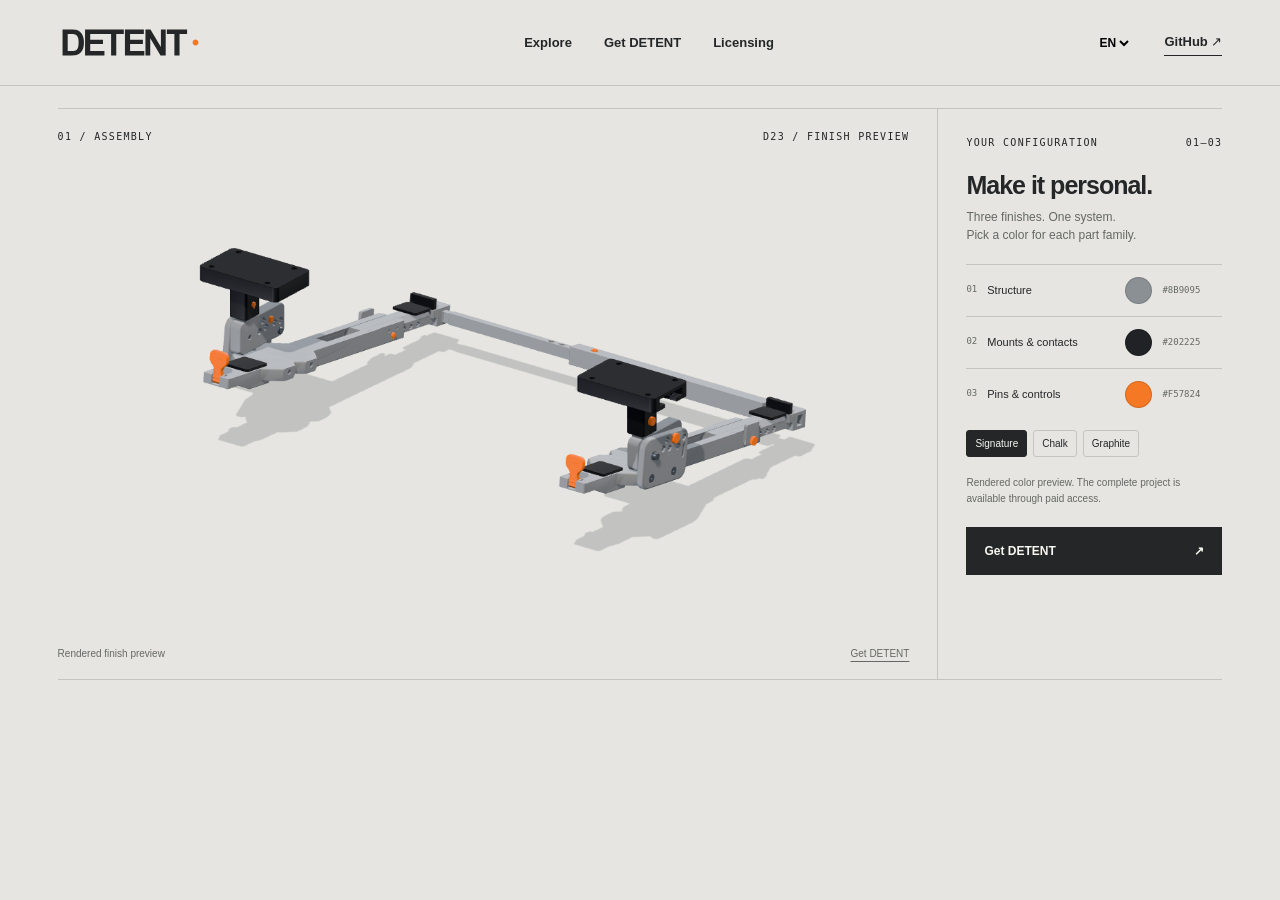
==== docs/configurator.html @ de2bba7b "Launch paid-only DETENT marketing site without project files" ====
<!doctype html>
<html lang="en"><head><meta charset="utf-8"><meta name="viewport" content="width=device-width,initial-scale=1"><title>DETENT — A better position.</title><meta name="description" content="A modular, 3D-printable under-desk laptop support. Explore four indexed adjustments, choose your colors, and download the D23 prototype."><meta name="theme-color" content="#e6e5e1"><meta property="og:title" content="DETENT — A better position."><meta property="og:description" content="Modular laptop support. Four adjustments. Your colors."><meta property="og:image" content="https://wesguirra.github.io/detent/assets/renders/hero.webp"><meta property="og:type" content="website"><meta property="og:url" content="https://wesguirra.github.io/detent/"><link rel="canonical" href="https://wesguirra.github.io/detent/"><link rel="icon" href="assets/icon.svg" type="image/svg+xml"><link rel="stylesheet" href="assets/site.css?v=d23"><script defer src="assets/site.js?v=paid1"></script></head>
<body class="configurator"><header class="header"><a class="brand" href="./" aria-label="DETENT home"><img src="assets/brand/detent.svg" alt="DETENT•" width="156" height="38"></a><nav aria-label="Main navigation"><a href="./#features" data-i18n="navExplore">Explore</a><a href="./#access" data-i18n="navFiles">Get DETENT</a><a href="./#license" data-i18n="navLicense">Licensing</a></nav><div class="header-right"><select id="language" aria-label="Language"><option value="en">EN</option><option value="pt">PT</option></select><a class="repo" href="https://github.com/wesguirra/detent" target="_blank" rel="noopener">GitHub ↗</a></div></header><main id="main" class="hero"><div class="product-lab" id="configuration-stage"><div class="stage"><div class="stage-top"><span class="micro" id="view-label">01 / ASSEMBLY</span><span class="micro" data-i18n="actualCad">D23 / FINISH PREVIEW</span></div><canvas id="color-preview" width="1100" height="825" role="img" aria-label="DETENT finish preview"></canvas><div class="loading" id="loading" role="status" data-i18n="loading">Preparing your DETENT…</div><div class="stage-bottom"><span data-i18n="drag">Rendered finish preview</span><a href="./#access" data-i18n="getFiles">Get DETENT ↗</a></div></div>
<aside class="configuration" aria-label="Product configuration"><div class="panel-heading"><span class="micro" data-i18n="configure">YOUR CONFIGURATION</span><span class="micro">01—03</span></div><h2 data-i18n="colorTitle">Make it personal.</h2><p class="muted" data-i18n="colorText">Three finishes. One system.<br>Pick a color for each part family.</p><div class="color-row"><label for="color-gray"><span class="number">01</span><span data-i18n="structure">Structure</span></label><input id="color-gray" type="color" value="#8b9095" aria-label="Structure color"><output id="hex-gray">#8B9095</output></div><div class="color-row"><label for="color-black"><span class="number">02</span><span data-i18n="mounts">Mounts & contacts</span></label><input id="color-black" type="color" value="#202225" aria-label="Mounts and contacts color"><output id="hex-black">#202225</output></div><div class="color-row"><label for="color-orange"><span class="number">03</span><span data-i18n="controls">Pins & controls</span></label><input id="color-orange" type="color" value="#f57824" aria-label="Pins and controls color"><output id="hex-orange">#F57824</output></div><div class="presets" role="group" aria-label="Color presets"><button data-preset="signature" class="chosen" aria-pressed="true">Signature</button><button data-preset="chalk" aria-pressed="false">Chalk</button><button data-preset="graphite" aria-pressed="false">Graphite</button></div><p class="fine" data-i18n="colorNote">Rendered color preview. The complete project is available through paid access.</p><a class="button dark" href="./#access"><span data-i18n="getFiles">Get DETENT</span><span>↗</span></a></aside></div>
</main></body></html>
---- docs/assets/site.css ----
:root{--paper:#e6e5e1;--ink:#242627;--muted:#656864;--line:#c5c5bd;--orange:#ed6b2a;--white:#f8f7f2}*{box-sizing:border-box}html{scroll-behavior:smooth;scroll-padding-top:86px}body{margin:0;background:var(--paper);color:var(--ink);font:16px/1.5 -apple-system,BlinkMacSystemFont,'Segoe UI',Helvetica,Arial,sans-serif}a{color:inherit;text-decoration:none}button,input,select{font:inherit}button,a,select,input{ -webkit-tap-highlight-color:transparent}button,select{cursor:pointer}button:focus-visible,a:focus-visible,input:focus-visible,summary:focus-visible,select:focus-visible{outline:3px solid var(--orange);outline-offset:5px}button{color:inherit}.header{height:86px;display:flex;align-items:center;justify-content:space-between;padding:0 4.5vw;border-bottom:1px solid var(--line);gap:30px}.brand{font-weight:850;letter-spacing:-1px;font-size:27px;display:flex;align-items:center;gap:10px}.brand svg{width:30px;height:30px}.header nav,.header-right{display:flex;gap:32px;align-items:center;font-size:13px;font-weight:550}.header nav a:hover,.text-link:hover{color:#a3451c}.header select{border:0;background:transparent;font-size:12px}.repo{border-bottom:1px solid var(--ink);padding:3px 0}main{overflow:hidden}.hero{padding:44px 4.5vw 0}.eyebrow,.micro{font:10px/1.5 ui-monospace,SFMono-Regular,Consolas,monospace;letter-spacing:1.3px}.eyebrow{display:flex;align-items:center;gap:10px;margin-bottom:24px}.signal{display:inline-block;width:6px;height:6px;background:var(--orange);border-radius:50%;flex-shrink:0}.hero-copy{display:flex;align-items:flex-end;justify-content:space-between;gap:40px;margin-bottom:24px}h1,h2,h3,p{margin:0}h1{font-size:clamp(64px,7vw,108px);letter-spacing:-.065em;line-height:.94;font-weight:550}h1 em{font-style:normal;color:var(--orange)}.hero-description{width:32%;padding-bottom:5px}.hero-description p{font-size:18px;line-height:1.55;letter-spacing:-.3px}.text-link{display:inline-flex;gap:38px;align-items:center;margin-top:24px;font-size:13px;font-weight:600;border-bottom:1px solid var(--ink);padding-bottom:7px}.product-lab{display:grid;grid-template-columns:minmax(0,1fr) 285px;min-height:500px;border-top:1px solid var(--line);border-bottom:1px solid var(--line);scroll-margin-top:20px}.stage{position:relative;height:500px;min-width:0;isolation:isolate}.stage iframe{width:100%;height:100%;border:0;display:block;background:var(--paper)}.stage-top,.stage-bottom{position:absolute;left:0;right:28px;display:flex;justify-content:space-between;pointer-events:none;z-index:2}.stage-top{top:20px}.stage-bottom{bottom:18px;font-size:10px;color:var(--muted)}.stage-bottom a{pointer-events:auto;text-decoration:underline;text-underline-offset:4px}.loading,.no3d{position:absolute;inset:0;display:grid;place-content:center;background:var(--paper);text-align:center;color:var(--muted);padding:35px}.loading{font-size:13px}.no3d p{max-width:400px}.no3d a{text-decoration:underline;margin-top:20px}[hidden]{display:none!important}.configuration{padding:26px 0 24px 28px;border-left:1px solid var(--line)}.panel-heading{display:flex;justify-content:space-between;margin-bottom:22px}.configuration h2{font-size:25px;letter-spacing:-1px;font-weight:550}.muted{font-size:12px;color:var(--muted);margin:8px 0 20px}.color-row{display:grid;grid-template-columns:1fr 28px 60px;gap:9px;align-items:center;border-top:1px solid var(--line);padding:12px 0;font-size:11px}.color-row label{display:flex;gap:10px;align-items:center}.number{color:var(--muted);font-size:9px;font-family:monospace}.color-row input{border:0;background:none;width:27px;height:27px;padding:0;cursor:pointer}.color-row input::-webkit-color-swatch-wrapper{padding:0}.color-row input::-webkit-color-swatch{border:1px solid #0002;border-radius:50%}.color-row output{font:9px monospace;color:var(--muted)}.presets{display:flex;gap:6px;margin:10px 0 18px}.presets button{border:1px solid var(--line);border-radius:3px;background:none;padding:5px 8px;font-size:10px}.presets button.chosen{background:var(--ink);color:var(--white);border-color:var(--ink)}.bridge-choice{display:flex;gap:8px;align-items:center;font-size:11px}.bridge-choice input{accent-color:var(--orange)}.fine{font-size:10px;color:var(--muted);line-height:1.6;margin-top:14px}.button{display:flex;align-items:center;justify-content:space-between;padding:15px 18px;font-size:12px;font-weight:600;transition:background .2s;gap:20px}.dark{background:var(--ink);color:var(--white);margin-top:20px}.dark:hover{background:#424642}.orange{background:var(--orange);color:#1a1d1b}.orange:hover{background:#ff8d50}.adjustment-control{padding:0 0 26px}.mode-tabs{display:flex;border-bottom:1px solid var(--line);gap:36px;overflow-x:auto}.mode-tabs button{border:0;border-bottom:2px solid transparent;background:none;white-space:nowrap;padding:20px 0 15px;font-size:12px;color:var(--muted)}.mode-tabs button.active{border-bottom-color:var(--orange);color:var(--ink);font-weight:650}.adjustment-detail{display:flex;justify-content:space-between;align-items:center;gap:24px;padding:25px 0 20px}.adjustment-detail h3{font-size:20px;letter-spacing:-.5px;font-weight:550}.adjustment-detail p{font-size:12px;color:var(--muted);max-width:520px;margin-top:6px}.transport{display:flex;gap:16px;align-items:center;flex-shrink:0}.play{display:flex;gap:20px;align-items:center;border:1px solid var(--ink);background:transparent;padding:10px 14px;font-size:11px}.play:disabled{opacity:.5}.transport input{accent-color:var(--orange);width:120px}.transport output{font:10px monospace;min-width:30px}.steps{display:flex;gap:26px;font:10px ui-monospace,monospace;color:var(--muted)}.steps .current{color:#b44c1d;font-weight:700}.steps .unloaded{margin-left:auto;font:10px/1.5 -apple-system,sans-serif}.section{padding:90px 4.5vw;border-top:1px solid var(--line)}h2{font-size:clamp(32px,3.4vw,50px);font-weight:500;line-height:1.1;letter-spacing:-1.8px}.story-grid{display:grid;grid-template-columns:1fr 1fr;gap:15%}.story-grid>p{font-size:16px;line-height:1.8;color:var(--muted);max-width:480px}.specs{display:grid;grid-template-columns:repeat(4,1fr);margin-top:65px;gap:30px}.specs>div{border-top:1px solid var(--line);padding-top:18px}.specs strong{font-size:48px;font-weight:450;letter-spacing:-2px}.specs strong span{font-size:16px;letter-spacing:0;margin-left:5px}.specs p{font-size:11px;color:var(--muted)}.fit-note{display:flex;gap:18px;max-width:680px;margin-top:42px;font-size:11px;color:var(--muted)}.fit-note>span{color:var(--orange);font-size:25px}.downloads{background:#252826;color:#eeeee9}.downloads .eyebrow{color:#b3b7ad}.section-top{display:flex;justify-content:space-between;align-items:flex-end;gap:25px}.pill{font:9px monospace;border:1px solid #5e625a;border-radius:20px;padding:8px 12px;white-space:nowrap}.download-grid{display:grid;grid-template-columns:repeat(3,1fr);gap:1px;margin-top:45px;background:#55594f;border:1px solid #55594f}.download{background:#252826;padding:25px;display:flex;flex-direction:column;min-height:280px;transition:background .2s}.download:hover{background:#363a34}.download.featured{background:#e6e5e1;color:var(--ink)}.download.featured:hover{background:#f5f3eb}.download-top,.download-bottom{display:flex;justify-content:space-between;gap:12px;font:9px ui-monospace,monospace;letter-spacing:.6px}.download-top>span:last-child{font:20px sans-serif}.download h3{font-size:32px;font-weight:450;letter-spacing:-1px;margin:25px 0 12px}.download p{font-size:12px;line-height:1.7;max-width:270px;opacity:.7}.download-bottom{padding-top:30px;margin-top:auto}.print-details{border-bottom:1px solid #55594f;padding:24px 0;font-size:12px}.print-details summary{cursor:pointer}.print-details ol{padding-left:20px;line-height:2}.print-details p{color:#b3b7ad;max-width:800px}.prototype-note{display:flex;gap:12px;padding-top:26px;font-size:11px;color:#b3b7ad;max-width:870px}.prototype-note .signal{margin-top:6px}.prototype-note strong{font-weight:550;color:#eee}.licensing{display:grid;grid-template-columns:1fr 390px;gap:15%}.license-intro p{max-width:400px;font-size:14px;color:var(--muted);line-height:1.8;margin-top:24px}.license-offer{border:1px solid var(--line);padding:30px}.price{font-size:76px;letter-spacing:-4px;line-height:1.5}.price span{font:11px sans-serif;letter-spacing:0;margin-left:12px;color:var(--muted)}.license-offer>p{font-size:12px;color:var(--muted)}.license-offer ul{font-size:11px;list-style:none;padding:0;margin:24px 0}.license-offer li{padding:9px 0;border-top:1px solid var(--line)}.license-offer li:before{content:'↗';color:var(--orange);margin-right:10px}footer{background:#d9d9d2;padding:40px 4.5vw 25px;border-top:1px solid var(--line)}.footer-brand{font-size:clamp(70px,17vw,245px);line-height:1.05;letter-spacing:-.075em;font-weight:750}.footer-brand>span{font-size:.25em;color:var(--orange);vertical-align:middle;margin-left:30px}.footer-bottom{display:flex;justify-content:space-between;align-items:center;gap:20px;margin-top:35px;font-size:10px;color:var(--muted)}.footer-bottom>div{display:flex;gap:22px}.sr-only,.skip{position:absolute;width:1px;height:1px;overflow:hidden;clip-path:inset(50%)}.skip:focus{width:auto;height:auto;clip-path:none;z-index:99;left:20px;top:20px;background:white;padding:10px}body.terms-page article{max-width:800px;margin:70px auto;padding:0 24px}body.terms-page article h1{font-size:55px;margin-bottom:30px}body.terms-page article h2{font-size:26px;margin:35px 0 16px;letter-spacing:-.5px}body.terms-page article p,body.terms-page article li{font-size:15px;line-height:1.8;margin-bottom:15px}body.terms-page article a{text-decoration:underline} @media(min-width:1600px){.hero,.section,.header,footer{padding-left:max(5vw,calc((100vw - 1440px)/2));padding-right:max(5vw,calc((100vw - 1440px)/2))}}@media(max-width:950px){.header nav{gap:20px}.hero-description{width:39%}.product-lab{grid-template-columns:minmax(0,1fr) 250px}.configuration{padding-left:20px}.stage{height:510px}.transport{gap:8px}.transport input{width:80px}.adjustment-detail p{max-width:350px}.licensing{gap:50px;grid-template-columns:1fr 340px}.specs strong{font-size:40px}}@media(max-width:650px){.header{height:68px;padding:0 20px;gap:12px}.brand{font-size:22px}.brand svg{width:24px}.header nav{display:none}.header-right{gap:16px}.hero{padding:30px 20px 0}.hero-copy{display:block}.hero-description{width:auto;margin-top:24px}.hero-description p{font-size:15px}.hero-description .text-link{margin-top:15px}.eyebrow{font-size:9px}.product-lab{grid-template-columns:1fr;margin-top:28px}.stage{height:360px}.stage-top{right:0}.stage-top .micro{font-size:8px}.stage-bottom{right:0}.configuration{border-left:0;border-top:1px solid var(--line);padding:24px 0}.configuration .panel-heading{margin-bottom:10px}.configuration h2{font-size:27px}.configuration .muted br{display:none}.color-row{grid-template-columns:1fr 30px 75px;font-size:13px}.color-row output{font-size:11px}.presets button{font-size:12px;padding:7px 13px}.bridge-choice{font-size:13px}.configuration .fine{max-width:290px}.configuration .dark{max-width:none}.mode-tabs{gap:24px}.mode-tabs button{font-size:12px}.adjustment-detail{display:block}.transport{margin-top:20px;gap:15px}.transport input{flex:1;width:70px}.steps{flex-wrap:wrap;gap:18px;font-size:9px}.steps .unloaded{width:100%;margin-left:0}.section{padding:55px 20px}.story-grid{grid-template-columns:1fr;gap:25px}.story-grid>p{font-size:14px}.specs{grid-template-columns:1fr 1fr;gap:26px 20px;margin-top:36px}.specs strong{font-size:42px}.section-top{display:block}.section-top .pill{display:inline-block;margin-top:24px}.download-grid{grid-template-columns:1fr;margin-top:28px}.download{min-height:230px}.download p{max-width:none}.licensing{grid-template-columns:1fr;gap:35px}.license-offer{padding:25px}.footer-bottom{flex-wrap:wrap;align-items:flex-start;gap:20px}.footer-bottom>p{width:100%}.footer-bottom>span{width:100%}.footer-brand>span{margin-left:16px}footer{padding:30px 20px}.transport .play{padding:10px;font-size:10px}h1{font-size:70px}}@media(prefers-reduced-motion:reduce){html{scroll-behavior:auto}*{transition:none!important}}

.configurator .hero{padding-top:22px}.configurator .stage{height:calc(100vh - 330px);min-height:450px}.configurator .product-lab{min-height:450px}@media(max-width:650px){.configurator .stage{height:360px;min-height:360px}}
/* Product presentation: studio hero and individual mechanism stories. */
.product-hero{padding:42px 4.5vw 0;background:#e6e5e1}.hero-heading{display:flex;justify-content:space-between;align-items:flex-end;gap:50px;position:relative;z-index:1}.hero-heading h1{font-size:clamp(66px,7.3vw,112px);line-height:.95}.hero-product-copy{max-width:370px;padding-bottom:7px}.hero-product-copy>p{font-size:18px;line-height:1.6;letter-spacing:-.2px}.hero-actions{display:flex;align-items:center;gap:22px;flex-wrap:wrap;margin-top:26px}.hero-actions .dark{margin:0}.hero-actions .text-link{margin:0;font-size:12px;gap:0}.hero-render{position:relative;margin:34px -4.95vw 0;background:#d8d7d1}.hero-render>img{width:100%;height:clamp(360px,43vw,660px);object-fit:cover;display:block}.hero-render figcaption{position:absolute;left:4.5vw;right:4.5vw;bottom:22px;display:flex;justify-content:space-between;gap:15px;font:9px ui-monospace,monospace;letter-spacing:1px;color:#434742}.hero-spec-strip{display:grid;grid-template-columns:repeat(4,1fr);border-top:1px solid var(--line)}.hero-spec-strip a{display:flex;align-items:center;gap:14px;padding:22px 25px;border-right:1px solid var(--line);font-size:12px}.hero-spec-strip a:first-child{padding-left:0}.hero-spec-strip a:last-child{border:0}.hero-spec-strip strong{color:var(--orange);font:10px monospace}.hero-spec-strip a>span:last-child{margin-left:auto;font:10px monospace;color:var(--muted)}.features-intro{padding:95px 4.5vw 80px;display:grid;grid-template-columns:1fr 1fr;column-gap:14%;background:#f2f1ec}.features-intro .eyebrow{grid-column:1/-1}.features-intro h2{font-size:clamp(40px,4vw,60px)}.features-intro>p{max-width:410px;color:var(--muted);font-size:15px;line-height:1.8;align-self:end}.feature-section{display:grid;grid-template-columns:1.25fr 1fr;align-items:center;background:#f2f1ec;border-top:1px solid var(--line);min-height:580px;scroll-margin-top:30px}.feature-section:nth-of-type(even){grid-template-columns:1fr 1.25fr}.feature-section:nth-of-type(even) .feature-visual{order:2}.feature-visual{position:relative;background:#d8d7d1;min-height:580px;height:100%;isolation:isolate;overflow:hidden}.feature-visual>img{width:100%;height:100%;position:absolute;inset:0;object-fit:cover}.feature-player-slot{position:absolute;inset:0;z-index:2;visibility:hidden}.feature-visual.active .feature-player-slot{visibility:visible}.feature-player-slot iframe{height:100%;width:100%;border:0;display:block;background:#e6e5e1}.feature-caption{position:absolute;left:30px;right:30px;bottom:23px;display:flex;justify-content:space-between;gap:12px;z-index:3;font:9px ui-monospace,monospace;color:#535952;pointer-events:none}.feature-loading{position:absolute;inset:0;z-index:4;display:grid;place-content:center;background:#e6e5e1c9;font-size:12px}.feature-copy{padding:70px clamp(35px,5vw,85px);min-width:0}.feature-copy h2{font-size:clamp(35px,3.4vw,53px);line-height:1.08;letter-spacing:-2px}.feature-copy>p{font-size:13px;line-height:1.8;color:var(--muted);margin-top:24px;max-width:375px}.feature-metric{display:flex;align-items:center;gap:20px;border-top:1px solid var(--line);margin-top:32px;padding-top:20px}.feature-metric strong{font-size:38px;letter-spacing:-1.5px;font-weight:450;white-space:nowrap}.feature-metric>span{font:10px/1.7 ui-monospace,monospace;color:var(--muted);max-width:120px}.feature-transport{display:grid;grid-template-columns:1fr 35px;gap:17px 10px;margin-top:26px}.feature-play{grid-column:1/-1;border:1px solid #444;background:transparent;max-width:310px;text-align:left}.feature-play:hover{background:#e6e5e1}.feature-seek{width:100%;margin:0;accent-color:var(--orange)}.feature-progress{font:10px monospace;align-self:center;text-align:right}.feature-phases{display:flex;justify-content:space-between;gap:10px;margin-top:16px;font:9px ui-monospace,monospace;color:#74786f}.feature-phases .current{color:#a74419;font-weight:650}.feature-copy .feature-unloaded{font-size:10px;margin-top:22px}.connection-section{background:#242725;color:#eeeee8}.connection-section .eyebrow{color:#b0b5ab}.connection-grid{display:grid;grid-template-columns:1fr 1fr;gap:12%}.connection-grid article{border-top:1px solid #555b53;padding-top:30px}.connection-number{font:12px monospace;color:var(--orange)}.connection-grid h2{margin-top:22px}.connection-grid p{font-size:14px;line-height:1.8;color:#b5bbb2;max-width:430px;margin-top:24px}.connection-grid .text-link{border-color:#8d9588}.personalize-section{padding-top:85px;border-top:1px solid var(--line);padding-bottom:55px}.personalize-heading{display:flex;justify-content:space-between;align-items:end;gap:40px;margin-bottom:40px}.personalize-heading h2{font-size:42px}.personalize-heading>p{font-size:13px;line-height:1.8;color:var(--muted)}@media(min-width:1600px){.product-hero,.features-intro{padding-left:max(5vw,calc((100vw - 1440px)/2));padding-right:max(5vw,calc((100vw - 1440px)/2))}.hero-render{margin-left:0;margin-right:0}.feature-copy{padding-left:6vw;padding-right:6vw}}@media(max-width:950px){.hero-actions{gap:14px}.hero-product-copy{max-width:290px}.hero-spec-strip a{padding:20px 12px;gap:8px}.feature-copy{padding:45px 30px}.feature-visual{min-height:530px}.feature-section{min-height:530px}.feature-copy h2{font-size:37px}.personalize-heading{display:block}.personalize-heading>p{margin-top:22px}}@media(max-width:650px){.product-hero{padding:30px 20px 0}.hero-heading{display:block}.hero-heading h1{font-size:65px}.hero-product-copy{max-width:none;margin-top:25px}.hero-product-copy>p{font-size:16px}.hero-actions{gap:24px;margin-top:22px}.hero-actions .button{font-size:11px;padding:12px 14px}.hero-render{margin:28px -20px 0}.hero-render>img{height:310px;object-fit:cover}.hero-render figcaption{left:20px;right:20px;bottom:15px;font-size:7px;letter-spacing:.4px}.hero-render figcaption>span:last-child{display:none}.hero-spec-strip{grid-template-columns:1fr 1fr}.hero-spec-strip a{padding:17px 10px!important;border-bottom:1px solid var(--line);font-size:11px}.hero-spec-strip a:nth-child(2n){border-right:0}.hero-spec-strip a>span:last-child{font-size:8px}.features-intro{display:block;padding:55px 20px 45px}.features-intro h2{font-size:40px}.features-intro>p{font-size:13px;margin-top:24px}.feature-section,.feature-section:nth-of-type(even){display:flex;flex-direction:column;min-height:0}.feature-section .feature-visual,.feature-section:nth-of-type(even) .feature-visual{order:0;width:100%;height:330px;min-height:330px}.feature-copy{padding:35px 20px 45px;width:100%}.feature-copy h2{font-size:39px}.feature-copy>p{max-width:none;font-size:13px}.feature-copy .eyebrow{margin-bottom:18px}.feature-caption{left:20px;right:20px;bottom:18px;font-size:8px}.feature-metric{margin-top:25px}.feature-metric strong{font-size:35px}.feature-play{max-width:none}.feature-phases{font-size:10px}.connection-grid{grid-template-columns:1fr;gap:45px}.connection-grid h2{font-size:36px}.connection-grid p{font-size:13px}.personalize-section{padding:50px 20px}.personalize-heading h2{font-size:36px}.personalize-heading{margin-bottom:25px}}
@media(max-width:650px){.hero-render>img{height:auto;aspect-ratio:2200/1160;object-fit:contain}.hero-render figcaption{bottom:8px;font-size:6px}.feature-visual>img{object-fit:contain}}

/* One canonical DETENT ligature across every surface. */
.brand img{display:block;width:145px;height:auto}.footer-brand img{display:block;width:min(100%,1195px);height:auto}.field-label{display:block;font-size:12px;margin-top:18px;margin-bottom:8px}#rail-choice{width:100%;padding:10px;background:transparent;border:1px solid var(--line);border-radius:4px;color:inherit}.brand{flex-shrink:0}@media(max-width:650px){.brand img{width:122px}.header .repo{font-size:11px}}

#color-preview{display:block;width:100%;height:100%;object-fit:contain}.feature-player-slot video{position:absolute;inset:0;width:100%;height:100%;object-fit:cover}.download .button{margin-top:24px}.download .text-link{color:inherit;margin-top:24px}
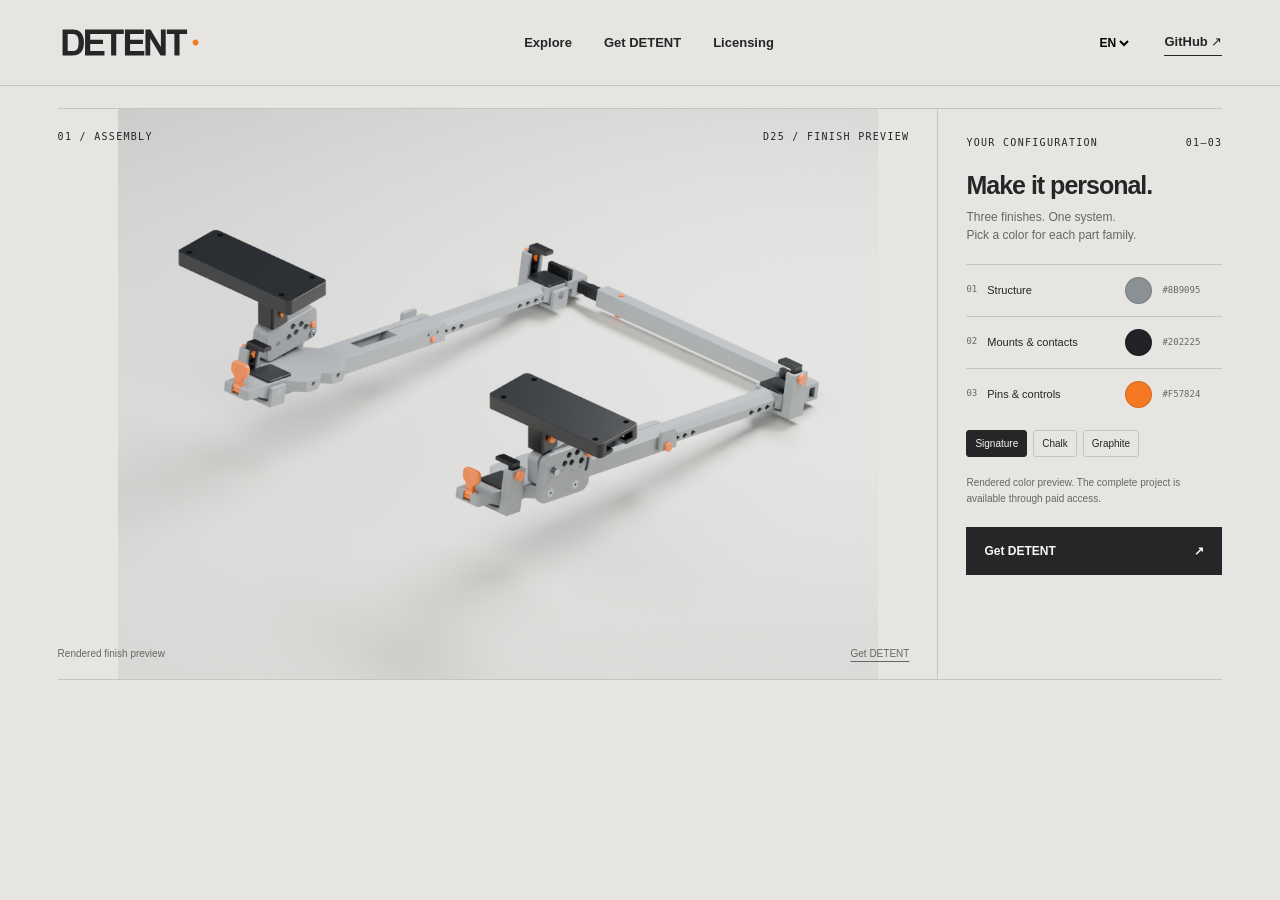
==== commit 5733c991: "Update DETENT site for D25 edge keepers" ====
--- a/docs/configurator.html
+++ b/docs/configurator.html
@@ -1,5 +1,5 @@
 <!doctype html>
-<html lang="en"><head><meta charset="utf-8"><meta name="viewport" content="width=device-width,initial-scale=1"><title>DETENT — A better position.</title><meta name="description" content="A modular, 3D-printable under-desk laptop support. Explore four indexed adjustments, choose your colors, and download the D23 prototype."><meta name="theme-color" content="#e6e5e1"><meta property="og:title" content="DETENT — A better position."><meta property="og:description" content="Modular laptop support. Four adjustments. Your colors."><meta property="og:image" content="https://wesguirra.github.io/detent/assets/renders/hero.webp"><meta property="og:type" content="website"><meta property="og:url" content="https://wesguirra.github.io/detent/"><link rel="canonical" href="https://wesguirra.github.io/detent/"><link rel="icon" href="assets/icon.svg" type="image/svg+xml"><link rel="stylesheet" href="assets/site.css?v=d23"><script defer src="assets/site.js?v=paid1"></script></head>
-<body class="configurator"><header class="header"><a class="brand" href="./" aria-label="DETENT home"><img src="assets/brand/detent.svg" alt="DETENT•" width="156" height="38"></a><nav aria-label="Main navigation"><a href="./#features" data-i18n="navExplore">Explore</a><a href="./#access" data-i18n="navFiles">Get DETENT</a><a href="./#license" data-i18n="navLicense">Licensing</a></nav><div class="header-right"><select id="language" aria-label="Language"><option value="en">EN</option><option value="pt">PT</option></select><a class="repo" href="https://github.com/wesguirra/detent" target="_blank" rel="noopener">GitHub ↗</a></div></header><main id="main" class="hero"><div class="product-lab" id="configuration-stage"><div class="stage"><div class="stage-top"><span class="micro" id="view-label">01 / ASSEMBLY</span><span class="micro" data-i18n="actualCad">D23 / FINISH PREVIEW</span></div><canvas id="color-preview" width="1100" height="825" role="img" aria-label="DETENT finish preview"></canvas><div class="loading" id="loading" role="status" data-i18n="loading">Preparing your DETENT…</div><div class="stage-bottom"><span data-i18n="drag">Rendered finish preview</span><a href="./#access" data-i18n="getFiles">Get DETENT ↗</a></div></div>
+<html lang="en"><head><meta charset="utf-8"><meta name="viewport" content="width=device-width,initial-scale=1"><title>DETENT — Choose your finish.</title><meta name="description" content="A modular under-desk laptop support. Explore four indexed adjustments, choose your colors, and request paid access to the D25 project."><meta name="theme-color" content="#e6e5e1"><meta property="og:title" content="DETENT — A better position."><meta property="og:description" content="Modular laptop support. Four adjustments. Your colors."><meta property="og:image" content="https://wesguirra.github.io/detent/assets/renders/hero.webp"><meta property="og:type" content="website"><meta property="og:url" content="https://wesguirra.github.io/detent/"><link rel="canonical" href="https://wesguirra.github.io/detent/configurator.html"><link rel="icon" href="assets/icon.svg" type="image/svg+xml"><link rel="stylesheet" href="assets/site.css?v=d25"><script defer src="assets/site.js?v=d25-mechanical"></script></head>
+<body class="configurator"><header class="header"><a class="brand" href="./" aria-label="DETENT home"><img src="assets/brand/detent.svg" alt="DETENT•" width="156" height="38"></a><nav aria-label="Main navigation"><a href="./#features" data-i18n="navExplore">Explore</a><a href="./#access" data-i18n="navFiles">Get DETENT</a><a href="./#license" data-i18n="navLicense">Licensing</a></nav><div class="header-right"><select id="language" aria-label="Language"><option value="en">EN</option><option value="pt">PT</option></select><a class="repo" href="https://github.com/wesguirra/detent" target="_blank" rel="noopener">GitHub ↗</a></div></header><main id="main" class="hero"><div class="product-lab" id="configuration-stage"><div class="stage"><div class="stage-top"><span class="micro" id="view-label" data-i18n="assemblyLabel">01 / ASSEMBLY</span><span class="micro" data-i18n="actualCad">D25 / FINISH PREVIEW</span></div><canvas id="color-preview" width="1100" height="825" role="img" aria-label="DETENT finish preview"></canvas><div class="loading" id="loading" role="status" data-i18n="loading">Preparing your DETENT…</div><div class="stage-bottom"><span data-i18n="drag">Rendered finish preview</span><a href="./#access" data-i18n="getFiles">Get DETENT ↗</a></div></div>
 <aside class="configuration" aria-label="Product configuration"><div class="panel-heading"><span class="micro" data-i18n="configure">YOUR CONFIGURATION</span><span class="micro">01—03</span></div><h2 data-i18n="colorTitle">Make it personal.</h2><p class="muted" data-i18n="colorText">Three finishes. One system.<br>Pick a color for each part family.</p><div class="color-row"><label for="color-gray"><span class="number">01</span><span data-i18n="structure">Structure</span></label><input id="color-gray" type="color" value="#8b9095" aria-label="Structure color"><output id="hex-gray">#8B9095</output></div><div class="color-row"><label for="color-black"><span class="number">02</span><span data-i18n="mounts">Mounts & contacts</span></label><input id="color-black" type="color" value="#202225" aria-label="Mounts and contacts color"><output id="hex-black">#202225</output></div><div class="color-row"><label for="color-orange"><span class="number">03</span><span data-i18n="controls">Pins & controls</span></label><input id="color-orange" type="color" value="#f57824" aria-label="Pins and controls color"><output id="hex-orange">#F57824</output></div><div class="presets" role="group" aria-label="Color presets"><button data-preset="signature" class="chosen" aria-pressed="true">Signature</button><button data-preset="chalk" aria-pressed="false">Chalk</button><button data-preset="graphite" aria-pressed="false">Graphite</button></div><p class="fine" data-i18n="colorNote">Rendered color preview. The complete project is available through paid access.</p><a class="button dark" href="./#access"><span data-i18n="getFiles">Get DETENT</span><span>↗</span></a></aside></div>
 </main></body></html>
--- a/docs/assets/site.css
+++ b/docs/assets/site.css
@@ -9,3 +9,10 @@
 .brand img{display:block;width:145px;height:auto}.footer-brand img{display:block;width:min(100%,1195px);height:auto}.field-label{display:block;font-size:12px;margin-top:18px;margin-bottom:8px}#rail-choice{width:100%;padding:10px;background:transparent;border:1px solid var(--line);border-radius:4px;color:inherit}.brand{flex-shrink:0}@media(max-width:650px){.brand img{width:122px}.header .repo{font-size:11px}}
 
 #color-preview{display:block;width:100%;height:100%;object-fit:contain}.feature-player-slot video{position:absolute;inset:0;width:100%;height:100%;object-fit:cover}.download .button{margin-top:24px}.download .text-link{color:inherit;margin-top:24px}
+
+/* D25: installed hero and complete-system view. Keep the product uncropped. */
+.hero-render{background:#252729}.hero-render>img{height:auto;aspect-ratio:2200/1280;object-fit:contain}.hero-render figcaption{color:#f4f1e8;text-shadow:0 1px 5px #000;background:linear-gradient(transparent,#0008);left:0;right:0;bottom:0;padding:24px 4.5vw 16px}
+.system-overview{background:#e6e5e1}.system-heading{display:grid;grid-template-columns:1fr 1fr;gap:12%;align-items:end}.system-heading>p{font-size:14px;color:var(--muted);line-height:1.85;max-width:450px}.system-overview figure{margin:40px 0 0}.system-overview figure img{display:block;width:100%;height:auto}.system-overview figcaption{font:9px/1.7 ui-monospace,monospace;color:var(--muted);margin-top:14px}.system-details{display:grid;grid-template-columns:repeat(3,1fr);gap:35px;margin-top:45px}.system-details article{border-top:1px solid var(--line);padding-top:22px}.system-details article>span{font:10px monospace;color:#b44c1d}.system-details h3{font-weight:500;font-size:23px;letter-spacing:-.6px;margin-top:12px}.system-details p{font-size:12px;line-height:1.85;color:var(--muted);margin-top:12px;max-width:340px}
+.feature-player-slot video{object-fit:contain;background:#d8d7d1}.feature-play[aria-pressed="true"]{background:#e2dfd6;border-color:#a34520}.feature-caption{padding:7px;background:#e6e5e1c9;border-radius:2px}
+@media(max-width:650px){.hero-render>img{aspect-ratio:2200/1280}.hero-render figcaption{padding:15px 20px 9px;font-size:7px}.system-heading{grid-template-columns:1fr;gap:25px}.system-details{grid-template-columns:1fr;gap:25px}.system-details p{max-width:none}.system-overview figure{margin-top:28px}}
+@media(prefers-reduced-motion:reduce){html{scroll-behavior:auto}*{transition:none!important}}
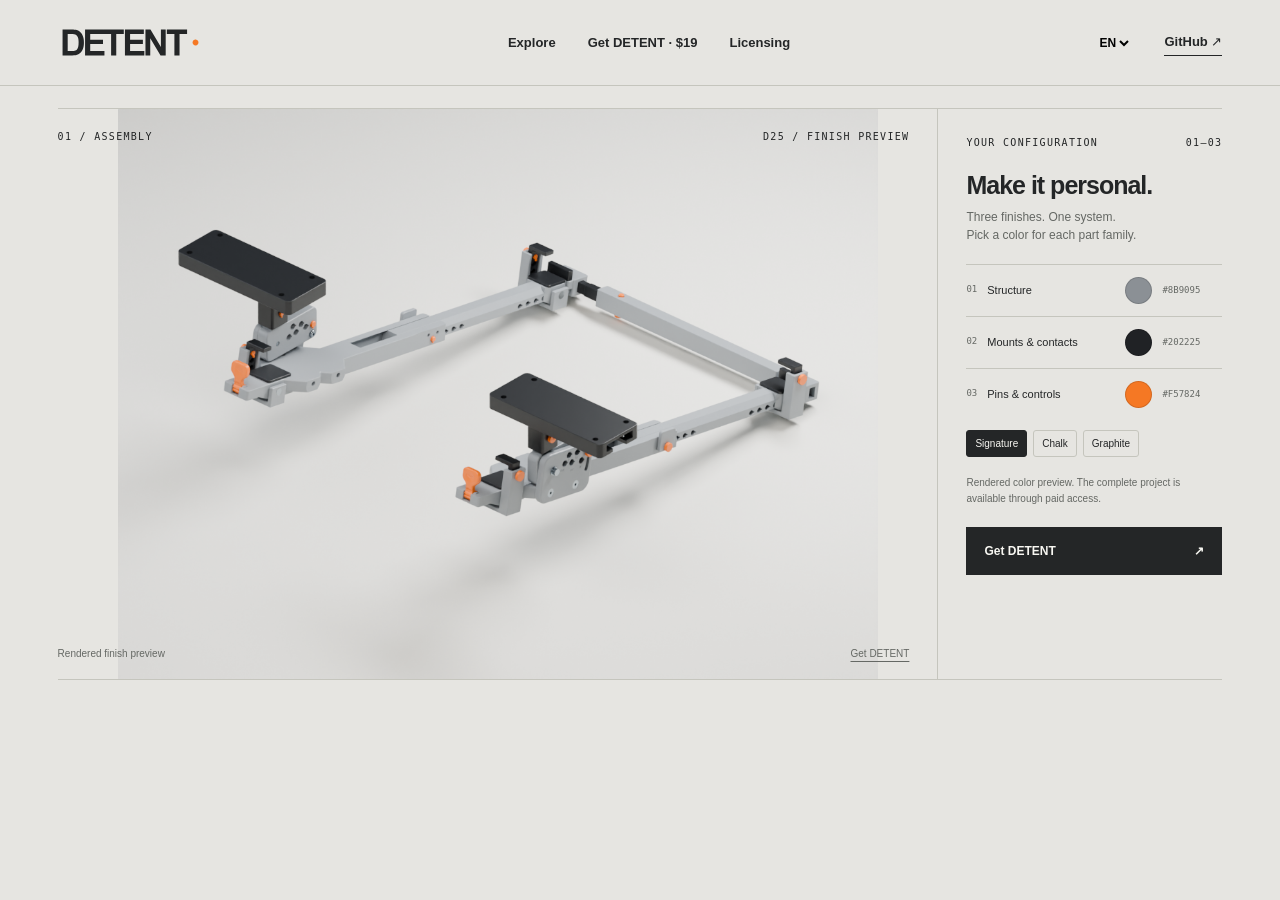
==== commit 2de1f692: "Set personal-use price to US19 and prepare hosted checkout" ====
--- a/docs/configurator.html
+++ b/docs/configurator.html
@@ -1,5 +1,5 @@
 <!doctype html>
-<html lang="en"><head><meta charset="utf-8"><meta name="viewport" content="width=device-width,initial-scale=1"><title>DETENT — Choose your finish.</title><meta name="description" content="A modular under-desk laptop support. Explore four indexed adjustments, choose your colors, and request paid access to the D25 project."><meta name="theme-color" content="#e6e5e1"><meta property="og:title" content="DETENT — A better position."><meta property="og:description" content="Modular laptop support. Four adjustments. Your colors."><meta property="og:image" content="https://wesguirra.github.io/detent/assets/renders/hero.webp"><meta property="og:type" content="website"><meta property="og:url" content="https://wesguirra.github.io/detent/"><link rel="canonical" href="https://wesguirra.github.io/detent/configurator.html"><link rel="icon" href="assets/icon.svg" type="image/svg+xml"><link rel="stylesheet" href="assets/site.css?v=d25"><script defer src="assets/site.js?v=d25-mechanical"></script></head>
-<body class="configurator"><header class="header"><a class="brand" href="./" aria-label="DETENT home"><img src="assets/brand/detent.svg" alt="DETENT•" width="156" height="38"></a><nav aria-label="Main navigation"><a href="./#features" data-i18n="navExplore">Explore</a><a href="./#access" data-i18n="navFiles">Get DETENT</a><a href="./#license" data-i18n="navLicense">Licensing</a></nav><div class="header-right"><select id="language" aria-label="Language"><option value="en">EN</option><option value="pt">PT</option></select><a class="repo" href="https://github.com/wesguirra/detent" target="_blank" rel="noopener">GitHub ↗</a></div></header><main id="main" class="hero"><div class="product-lab" id="configuration-stage"><div class="stage"><div class="stage-top"><span class="micro" id="view-label" data-i18n="assemblyLabel">01 / ASSEMBLY</span><span class="micro" data-i18n="actualCad">D25 / FINISH PREVIEW</span></div><canvas id="color-preview" width="1100" height="825" role="img" aria-label="DETENT finish preview"></canvas><div class="loading" id="loading" role="status" data-i18n="loading">Preparing your DETENT…</div><div class="stage-bottom"><span data-i18n="drag">Rendered finish preview</span><a href="./#access" data-i18n="getFiles">Get DETENT ↗</a></div></div>
+<html lang="en"><head><meta charset="utf-8"><meta name="viewport" content="width=device-width,initial-scale=1"><title>DETENT — Choose your finish.</title><meta name="description" content="A modular, 3D-printable under-desk laptop support. D25 digital project files for US$19, one-time personal use. Explore the adjustments and choose your colors."><meta name="theme-color" content="#e6e5e1"><meta property="og:title" content="DETENT — A better position."><meta property="og:description" content="Modular laptop support. Four adjustments. Your colors."><meta property="og:image" content="https://wesguirra.github.io/detent/assets/renders/hero.webp"><meta property="og:type" content="website"><meta property="og:url" content="https://wesguirra.github.io/detent/"><link rel="canonical" href="https://wesguirra.github.io/detent/configurator.html"><link rel="icon" href="assets/icon.svg" type="image/svg+xml"><link rel="stylesheet" href="assets/site.css?v=d25"><script defer src="assets/store-config.js?v=personal19"></script><script defer src="assets/site.js?v=personal19"></script></head>
+<body class="configurator"><header class="header"><a class="brand" href="./" aria-label="DETENT home"><img src="assets/brand/detent.svg" alt="DETENT•" width="156" height="38"></a><nav aria-label="Main navigation"><a href="./#features" data-i18n="navExplore">Explore</a><a href="./#access" data-i18n="navFiles">Get DETENT · $19</a><a href="./#license" data-i18n="navLicense">Licensing</a></nav><div class="header-right"><select id="language" aria-label="Language"><option value="en">EN</option><option value="pt">PT</option></select><a class="repo" href="https://github.com/wesguirra/detent" target="_blank" rel="noopener">GitHub ↗</a></div></header><main id="main" class="hero"><div class="product-lab" id="configuration-stage"><div class="stage"><div class="stage-top"><span class="micro" id="view-label" data-i18n="assemblyLabel">01 / ASSEMBLY</span><span class="micro" data-i18n="actualCad">D25 / FINISH PREVIEW</span></div><canvas id="color-preview" width="1100" height="825" role="img" aria-label="DETENT finish preview"></canvas><div class="loading" id="loading" role="status" data-i18n="loading">Preparing your DETENT…</div><div class="stage-bottom"><span data-i18n="drag">Rendered finish preview</span><a href="./#access" data-i18n="getFiles">Get DETENT ↗</a></div></div>
 <aside class="configuration" aria-label="Product configuration"><div class="panel-heading"><span class="micro" data-i18n="configure">YOUR CONFIGURATION</span><span class="micro">01—03</span></div><h2 data-i18n="colorTitle">Make it personal.</h2><p class="muted" data-i18n="colorText">Three finishes. One system.<br>Pick a color for each part family.</p><div class="color-row"><label for="color-gray"><span class="number">01</span><span data-i18n="structure">Structure</span></label><input id="color-gray" type="color" value="#8b9095" aria-label="Structure color"><output id="hex-gray">#8B9095</output></div><div class="color-row"><label for="color-black"><span class="number">02</span><span data-i18n="mounts">Mounts & contacts</span></label><input id="color-black" type="color" value="#202225" aria-label="Mounts and contacts color"><output id="hex-black">#202225</output></div><div class="color-row"><label for="color-orange"><span class="number">03</span><span data-i18n="controls">Pins & controls</span></label><input id="color-orange" type="color" value="#f57824" aria-label="Pins and controls color"><output id="hex-orange">#F57824</output></div><div class="presets" role="group" aria-label="Color presets"><button data-preset="signature" class="chosen" aria-pressed="true">Signature</button><button data-preset="chalk" aria-pressed="false">Chalk</button><button data-preset="graphite" aria-pressed="false">Graphite</button></div><p class="fine" data-i18n="colorNote">Rendered color preview. The complete project is available through paid access.</p><a class="button dark" href="./#access"><span data-i18n="getFiles">Get DETENT</span><span>↗</span></a></aside></div>
 </main></body></html>
--- a/docs/assets/site.css
+++ b/docs/assets/site.css
@@ -16,3 +16,6 @@
 .feature-player-slot video{object-fit:contain;background:#d8d7d1}.feature-play[aria-pressed="true"]{background:#e2dfd6;border-color:#a34520}.feature-caption{padding:7px;background:#e6e5e1c9;border-radius:2px}
 @media(max-width:650px){.hero-render>img{aspect-ratio:2200/1280}.hero-render figcaption{padding:15px 20px 9px;font-size:7px}.system-heading{grid-template-columns:1fr;gap:25px}.system-details{grid-template-columns:1fr;gap:25px}.system-details p{max-width:none}.system-overview figure{margin-top:28px}}
 @media(prefers-reduced-motion:reduce){html{scroll-behavior:auto}*{transition:none!important}}
+
+/* Personal digital-project purchase. */
+.personal-price{display:flex;align-items:baseline;flex-wrap:wrap;gap:14px;margin:2px 0 18px}.personal-price strong{font-size:54px;font-weight:500;letter-spacing:-2px;line-height:1.15}.personal-price span{font-size:11px;color:#62665f}.download.featured .digital-note{font-size:11px;opacity:.8;margin-top:18px}.download.featured .purchase-status{font-size:10px;line-height:1.6;margin-top:12px;opacity:.7}.checkout-pending{background:#535850}.download.featured .button{width:100%}
